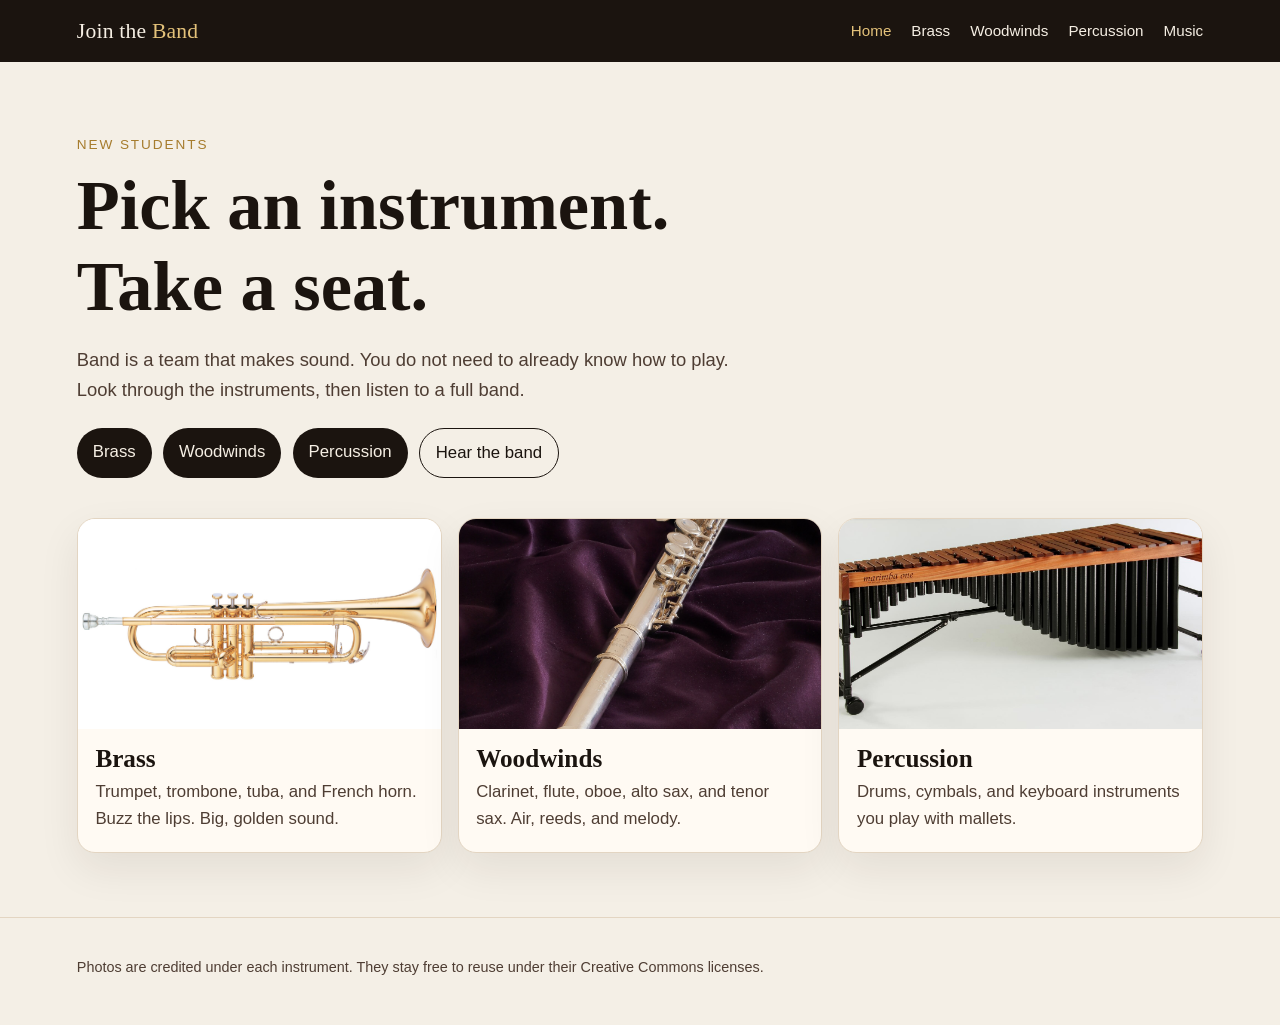
==== index.html @ eb2639e9 "Initial commit" ====
<!DOCTYPE html>
<html lang="en">
<head>
  <meta charset="utf-8">
  <meta name="viewport" content="width=device-width, initial-scale=1">
  <title>Join the Band</title>
  <link rel="stylesheet" href="css/style.css">
</head>
<body>
  <a class="skip" href="#content">Skip to content</a>
  <header class="site-header">
    <a class="logo" href="index.html">Join the <span>Band</span></a>
    <button class="menu-toggle" type="button" aria-expanded="false" aria-controls="site-nav">Menu</button>
    <nav class="site-nav" id="site-nav" aria-label="Main">
      <a href="index.html" aria-current="page">Home</a>
      <a href="brass.html">Brass</a>
      <a href="woodwinds.html">Woodwinds</a>
      <a href="percussion.html">Percussion</a>
      <a href="music.html">Music</a>
    </nav>
  </header>

  <main id="content">
    <section class="hero">
      <p class="eyebrow">New students</p>
      <h1>Pick an instrument. Take a seat.</h1>
      <p class="lede">Band is a team that makes sound. You do not need to already know how to play. Look through the instruments, then listen to a full band.</p>
      <div class="actions">
        <a class="button" href="brass.html">Brass</a>
        <a class="button" href="woodwinds.html">Woodwinds</a>
        <a class="button" href="percussion.html">Percussion</a>
        <a class="button light" href="music.html">Hear the band</a>
      </div>
    </section>

    <section class="families" aria-label="Instrument groups">
      <a class="family" href="brass.html">
        <img src="images/trumpet.jpg" alt="">
        <div>
          <h2>Brass</h2>
          <p>Trumpet, trombone, tuba, and French horn. Buzz the lips. Big, golden sound.</p>
        </div>
      </a>
      <a class="family" href="woodwinds.html">
        <img src="images/flute.jpg" alt="">
        <div>
          <h2>Woodwinds</h2>
          <p>Clarinet, flute, oboe, alto sax, and tenor sax. Air, reeds, and melody.</p>
        </div>
      </a>
      <a class="family" href="percussion.html">
        <img src="images/marimba.jpg" alt="">
        <div>
          <h2>Percussion</h2>
          <p>Drums, cymbals, and keyboard instruments you play with mallets.</p>
        </div>
      </a>
    </section>
  </main>

  <footer class="site-footer">
    <p>Photos are credited under each instrument. They stay free to reuse under their Creative Commons licenses.</p>
  </footer>
  <script src="js/main.js"></script>
</body>
</html>
---- css/style.css ----
:root {
  --ink: #1b140f;
  --ink-soft: #4e3d33;
  --paper: #f4efe6;
  --card: #fffaf3;
  --brass: #a67c2d;
  --line: #e3d5c2;
  --red: #8d2c32;
  --green: #1f4a3c;
  --shadow: 0 16px 40px rgba(40, 24, 10, 0.08);
  --serif: "Iowan Old Style", "Palatino Linotype", Palatino, Georgia, serif;
  --sans: "Avenir Next", "Segoe UI", Helvetica, Arial, sans-serif;
}

* {
  box-sizing: border-box;
}

html {
  scroll-behavior: smooth;
}

body {
  margin: 0;
  background: var(--paper);
  color: var(--ink);
  font-family: var(--sans);
  font-size: 1.05rem;
  line-height: 1.6;
}

img {
  max-width: 100%;
}

a {
  color: var(--brass);
}

a:hover {
  color: var(--ink);
}

.skip {
  position: absolute;
  left: 1rem;
  top: -4rem;
  background: white;
  padding: 0.5rem 0.8rem;
  z-index: 10;
}

.skip:focus {
  top: 1rem;
}

.site-header {
  position: sticky;
  top: 0;
  z-index: 5;
  display: flex;
  align-items: center;
  justify-content: space-between;
  gap: 1rem;
  padding: 0.85rem 6vw;
  background: var(--ink);
  color: #f6efe4;
}

.logo {
  color: #f6efe4;
  text-decoration: none;
  font-family: var(--serif);
  font-size: 1.35rem;
  letter-spacing: 0.01em;
}

.logo span {
  color: #e4c27a;
}

.menu-toggle {
  display: none;
  border: 1px solid #e4c27a;
  background: transparent;
  color: #f6efe4;
  font: inherit;
  padding: 0.35rem 0.7rem;
  border-radius: 999px;
  cursor: pointer;
}

.site-nav {
  display: flex;
  gap: 1.25rem;
}

.site-nav a {
  color: #f6efe4;
  text-decoration: none;
  font-size: 0.95rem;
}

.site-nav a:hover,
.site-nav a[aria-current="page"] {
  color: #e4c27a;
}

main {
  padding: 0 6vw 4rem;
}

.hero {
  padding: 4.5rem 0 2.5rem;
  max-width: 42rem;
}

.eyebrow {
  margin: 0 0 0.6rem;
  color: var(--brass);
  font-size: 0.85rem;
  letter-spacing: 0.14em;
  text-transform: uppercase;
}

h1, h2, h3 {
  font-family: var(--serif);
  font-weight: 600;
  line-height: 1.15;
}

h1 {
  margin: 0 0 1rem;
  font-size: clamp(2.4rem, 6vw, 4.4rem);
}

.lede {
  font-size: 1.15rem;
  color: var(--ink-soft);
}

.actions {
  display: flex;
  flex-wrap: wrap;
  gap: 0.7rem;
  margin-top: 1.5rem;
}

.button {
  display: inline-block;
  text-decoration: none;
  background: var(--ink);
  color: #f6efe4;
  padding: 0.65rem 1rem;
  border-radius: 999px;
}

.button:hover {
  background: var(--brass);
  color: var(--ink);
}

.button.light {
  background: transparent;
  color: var(--ink);
  border: 1px solid var(--ink);
}

.families {
  display: grid;
  grid-template-columns: repeat(3, 1fr);
  gap: 1rem;
}

.family {
  display: flex;
  flex-direction: column;
  background: var(--card);
  color: var(--ink);
  text-decoration: none;
  border: 1px solid var(--line);
  border-radius: 18px;
  overflow: hidden;
  box-shadow: var(--shadow);
}

.family img {
  height: 210px;
  width: 100%;
  object-fit: cover;
  object-position: center;
  background: #f7f3eb;
}

.family div {
  padding: 1rem 1.1rem 1.2rem;
}

.family h2 {
  margin: 0 0 0.3rem;
}

.family p {
  margin: 0;
  color: var(--ink-soft);
}

.page-intro {
  padding: 2.4rem 0 0.5rem;
  max-width: 40rem;
}

.page-intro h1 {
  font-size: clamp(2.2rem, 5vw, 3.6rem);
}

.jumps {
  display: flex;
  flex-wrap: wrap;
  gap: 0.5rem;
  margin: 1.2rem 0 0.4rem;
}

.jumps a {
  text-decoration: none;
  border: 1px solid var(--line);
  background: var(--card);
  color: var(--ink);
  border-radius: 999px;
  padding: 0.3rem 0.75rem;
  font-size: 0.92rem;
}

.jumps a:hover {
  border-color: var(--brass);
  color: var(--brass-deep, var(--brass));
}

.instrument {
  scroll-margin-top: 5.5rem;
  display: grid;
  grid-template-columns: minmax(220px, 320px) 1fr;
  gap: 1.5rem;
  margin-top: 1.5rem;
  padding: 1.2rem;
  background: var(--card);
  border: 1px solid var(--line);
  border-radius: 18px;
}

.instrument img {
  display: block;
  width: auto;
  max-width: 100%;
  max-height: 280px;
  margin: 0 auto;
  object-fit: contain;
  background: #f7f3eb;
  border-radius: 12px;
}

.instrument figcaption {
  margin-top: 0.45rem;
  color: var(--ink-soft);
  font-size: 0.78rem;
  line-height: 1.4;
}

.instrument h2 {
  margin: 0 0 0.4rem;
  font-size: 2rem;
}

.sound {
  margin-top: 1rem;
  padding: 0.8rem 1rem;
  border-left: 4px solid var(--brass);
  background: #f7f1e4;
}

.sound h3 {
  margin: 0 0 0.25rem;
  font-size: 1.05rem;
}

.sound p {
  margin: 0;
}

.videos {
  display: grid;
  gap: 1.5rem;
  margin-top: 1.5rem;
}

.video-card {
  background: var(--card);
  border: 1px solid var(--line);
  border-radius: 18px;
  padding: 1rem;
}

.video-frame {
  position: relative;
  aspect-ratio: 16 / 9;
  background: #111;
  border-radius: 12px;
  overflow: hidden;
}

.video-frame iframe {
  position: absolute;
  inset: 0;
  width: 100%;
  height: 100%;
  border: 0;
}

.note {
  max-width: 42rem;
  color: var(--ink-soft);
}

.site-footer {
  padding: 1.5rem 6vw 2rem;
  color: var(--ink-soft);
  font-size: 0.9rem;
  border-top: 1px solid var(--line);
}

@media (max-width: 800px) {
  .families,
  .instrument {
    grid-template-columns: 1fr;
  }

  .menu-toggle {
    display: inline-flex;
  }

  .site-nav {
    display: none;
    position: absolute;
    top: 100%;
    left: 0;
    right: 0;
    flex-direction: column;
    gap: 0;
    background: var(--ink);
    padding: 0.4rem 6vw 1rem;
  }

  .site-nav.open {
    display: flex;
  }

  .site-nav a {
    padding: 0.7rem 0;
    border-top: 1px solid rgba(228, 194, 122, 0.25);
  }
}
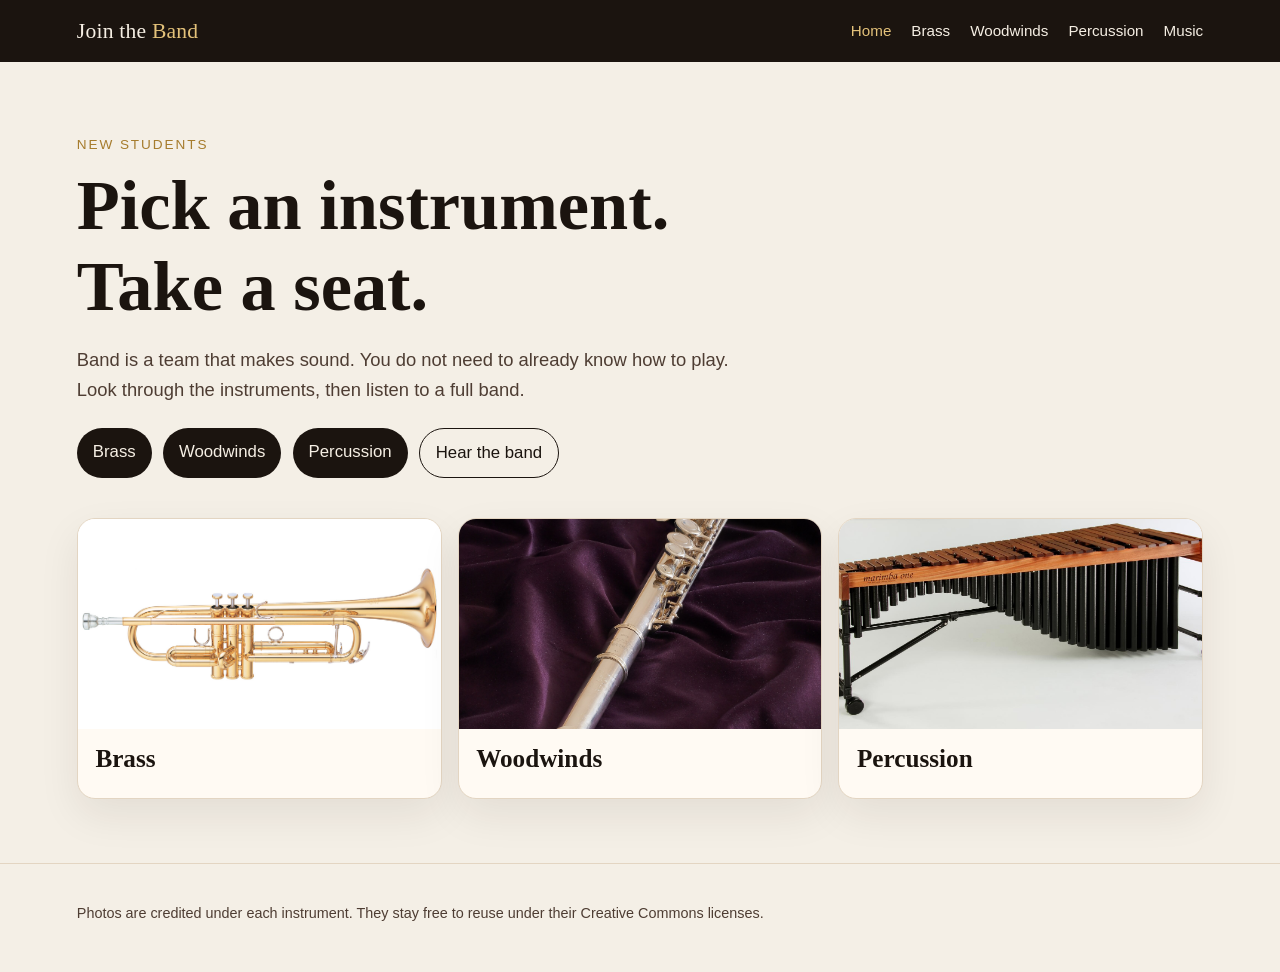
==== commit 321fdbcf: "updates" ====
--- a/index.html
+++ b/index.html
@@ -3,7 +3,7 @@
 <head>
   <meta charset="utf-8">
   <meta name="viewport" content="width=device-width, initial-scale=1">
-  <title>Join the Band</title>
+  <title>Elemental Music</title>
   <link rel="stylesheet" href="css/style.css">
 </head>
 <body>
@@ -38,21 +38,21 @@
         <img src="images/trumpet.jpg" alt="">
         <div>
           <h2>Brass</h2>
-          <p>Trumpet, trombone, tuba, and French horn. Buzz the lips. Big, golden sound.</p>
+
         </div>
       </a>
       <a class="family" href="woodwinds.html">
         <img src="images/flute.jpg" alt="">
         <div>
           <h2>Woodwinds</h2>
-          <p>Clarinet, flute, oboe, alto sax, and tenor sax. Air, reeds, and melody.</p>
+
         </div>
       </a>
       <a class="family" href="percussion.html">
         <img src="images/marimba.jpg" alt="">
         <div>
           <h2>Percussion</h2>
-          <p>Drums, cymbals, and keyboard instruments you play with mallets.</p>
+
         </div>
       </a>
     </section>
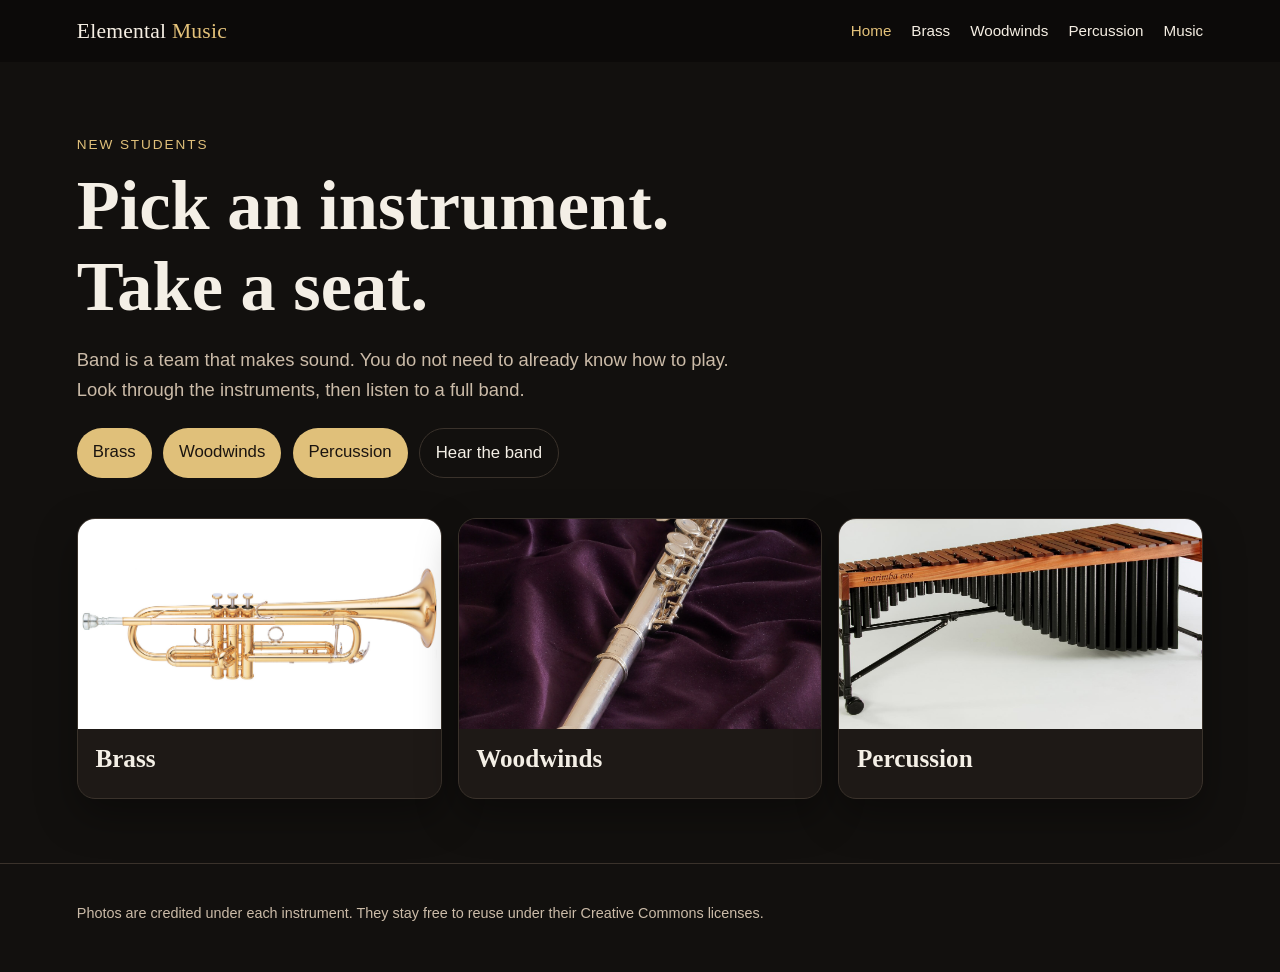
==== commit b28c57d2: "ok" ====
--- a/index.html
+++ b/index.html
@@ -9,7 +9,7 @@
 <body>
   <a class="skip" href="#content">Skip to content</a>
   <header class="site-header">
-    <a class="logo" href="index.html">Join the <span>Band</span></a>
+    <a class="logo" href="index.html">Elemental <span>Music</span></a>
     <button class="menu-toggle" type="button" aria-expanded="false" aria-controls="site-nav">Menu</button>
     <nav class="site-nav" id="site-nav" aria-label="Main">
       <a href="index.html" aria-current="page">Home</a>
--- a/css/style.css
+++ b/css/style.css
@@ -1,15 +1,15 @@
 :root {
-  --ink: #1b140f;
-  --ink-soft: #4e3d33;
-  --paper: #f4efe6;
-  --card: #fffaf3;
-  --brass: #a67c2d;
-  --line: #e3d5c2;
-  --red: #8d2c32;
-  --green: #1f4a3c;
-  --shadow: 0 16px 40px rgba(40, 24, 10, 0.08);
+  --ink: #f4efe6;
+  --ink-soft: #cbbba8;
+  --paper: #12100e;
+  --card: #1e1916;
+  --brass: #e0c07a;
+  --line: #3a322b;
+  --header: #0c0a09;
+  --shadow: 0 16px 40px rgba(0, 0, 0, 0.35);
   --serif: "Iowan Old Style", "Palatino Linotype", Palatino, Georgia, serif;
   --sans: "Avenir Next", "Segoe UI", Helvetica, Arial, sans-serif;
+  color-scheme: dark;
 }
 
 * {
@@ -38,14 +38,15 @@
 }
 
 a:hover {
-  color: var(--ink);
+  color: #fff6e4;
 }
 
 .skip {
   position: absolute;
   left: 1rem;
   top: -4rem;
-  background: white;
+  background: var(--card);
+  color: var(--ink);
   padding: 0.5rem 0.8rem;
   z-index: 10;
 }
@@ -63,8 +64,8 @@
   justify-content: space-between;
   gap: 1rem;
   padding: 0.85rem 6vw;
-  background: var(--ink);
-  color: #f6efe4;
+  background: var(--header);
+  color: var(--ink);
 }
 
 .logo {
@@ -149,21 +150,21 @@
 .button {
   display: inline-block;
   text-decoration: none;
-  background: var(--ink);
-  color: #f6efe4;
+  background: var(--brass);
+  color: #1b140f;
   padding: 0.65rem 1rem;
   border-radius: 999px;
 }
 
 .button:hover {
-  background: var(--brass);
-  color: var(--ink);
+  background: #f0d9a0;
+  color: #1b140f;
 }
 
 .button.light {
   background: transparent;
   color: var(--ink);
-  border: 1px solid var(--ink);
+  border: 1px solid var(--line);
 }
 
 .families {
@@ -189,7 +190,7 @@
   width: 100%;
   object-fit: cover;
   object-position: center;
-  background: #f7f3eb;
+  background: #2a241f;
 }
 
 .family div {
@@ -255,7 +256,7 @@
   max-height: 280px;
   margin: 0 auto;
   object-fit: contain;
-  background: #f7f3eb;
+  background: #2a241f;
   border-radius: 12px;
 }
 
@@ -275,7 +276,7 @@
   margin-top: 1rem;
   padding: 0.8rem 1rem;
   border-left: 4px solid var(--brass);
-  background: #f7f1e4;
+  background: #2a231c;
 }
 
 .sound h3 {
@@ -346,7 +347,7 @@
     right: 0;
     flex-direction: column;
     gap: 0;
-    background: var(--ink);
+    background: var(--header);
     padding: 0.4rem 6vw 1rem;
   }
 
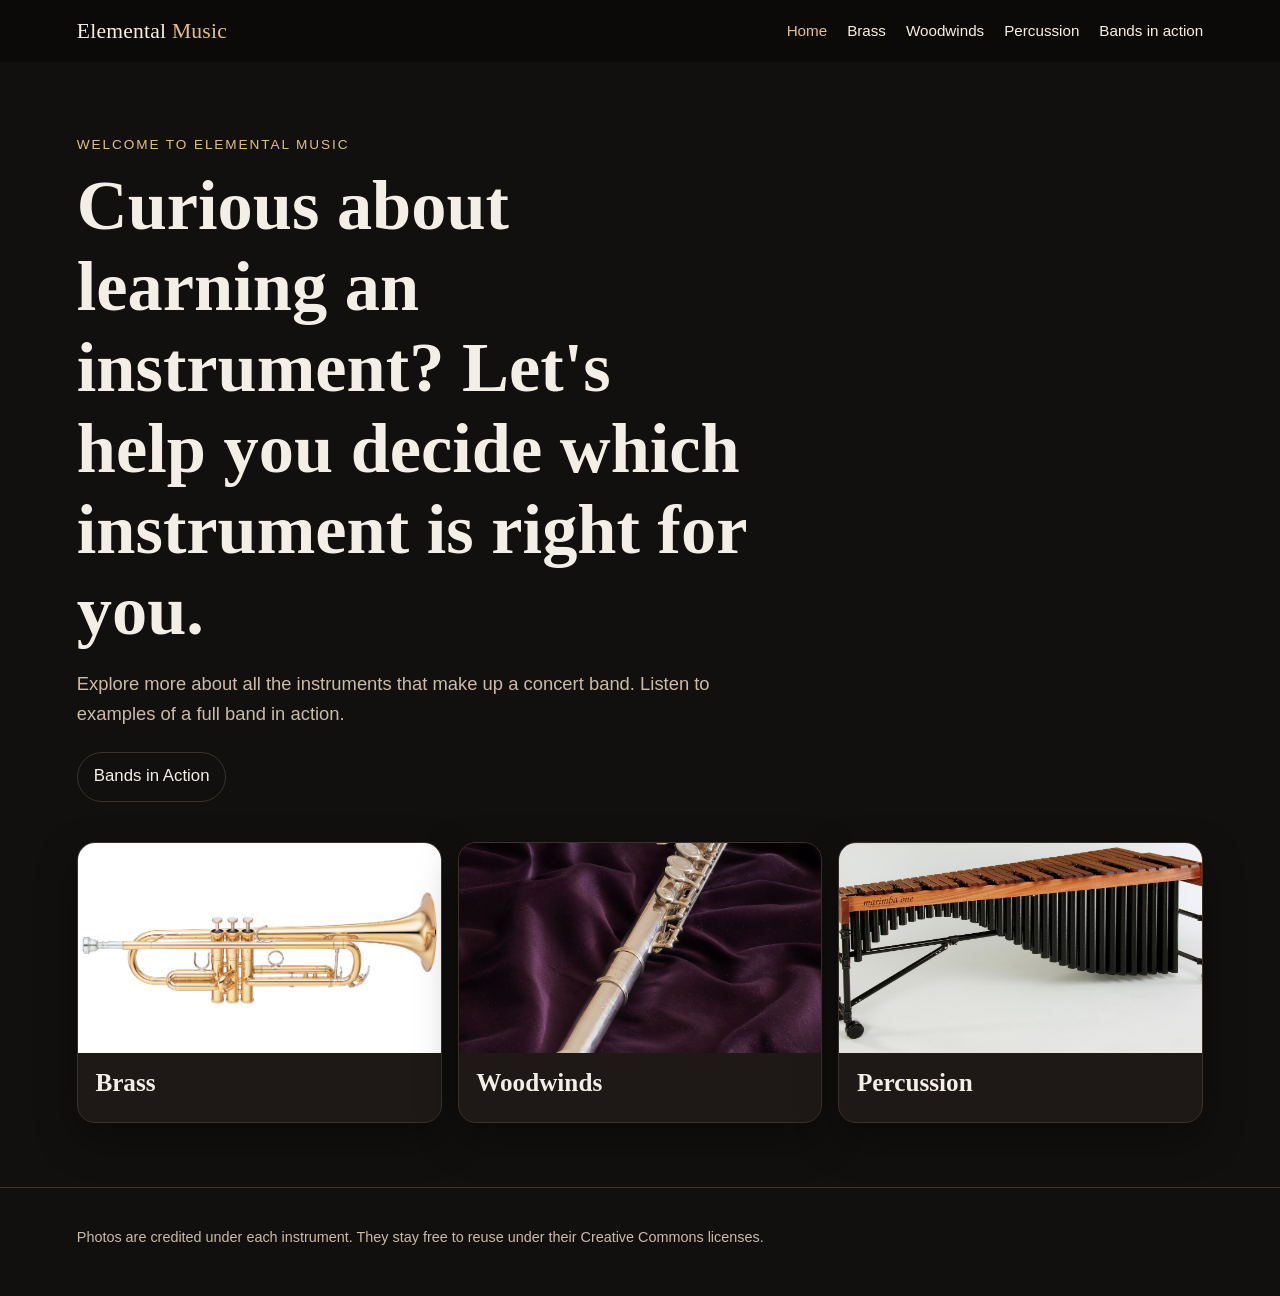
==== commit 4cfb68cd: "k" ====
--- a/index.html
+++ b/index.html
@@ -16,20 +16,17 @@
       <a href="brass.html">Brass</a>
       <a href="woodwinds.html">Woodwinds</a>
       <a href="percussion.html">Percussion</a>
-      <a href="music.html">Music</a>
+      <a href="music.html">Bands in action</a>
     </nav>
   </header>
 
   <main id="content">
     <section class="hero">
-      <p class="eyebrow">New students</p>
-      <h1>Pick an instrument. Take a seat.</h1>
-      <p class="lede">Band is a team that makes sound. You do not need to already know how to play. Look through the instruments, then listen to a full band.</p>
+      <p class="eyebrow">Welcome to Elemental Music</p>
+      <h1>Curious about learning an instrument? Let's help you decide which instrument is right for you.</h1>
+      <p class="lede">Explore more about all the instruments that make up a concert band. Listen to examples of a full band in action.</p>
       <div class="actions">
-        <a class="button" href="brass.html">Brass</a>
-        <a class="button" href="woodwinds.html">Woodwinds</a>
-        <a class="button" href="percussion.html">Percussion</a>
-        <a class="button light" href="music.html">Hear the band</a>
+        <a class="button light" href="music.html">Bands in Action</a>
       </div>
     </section>
 
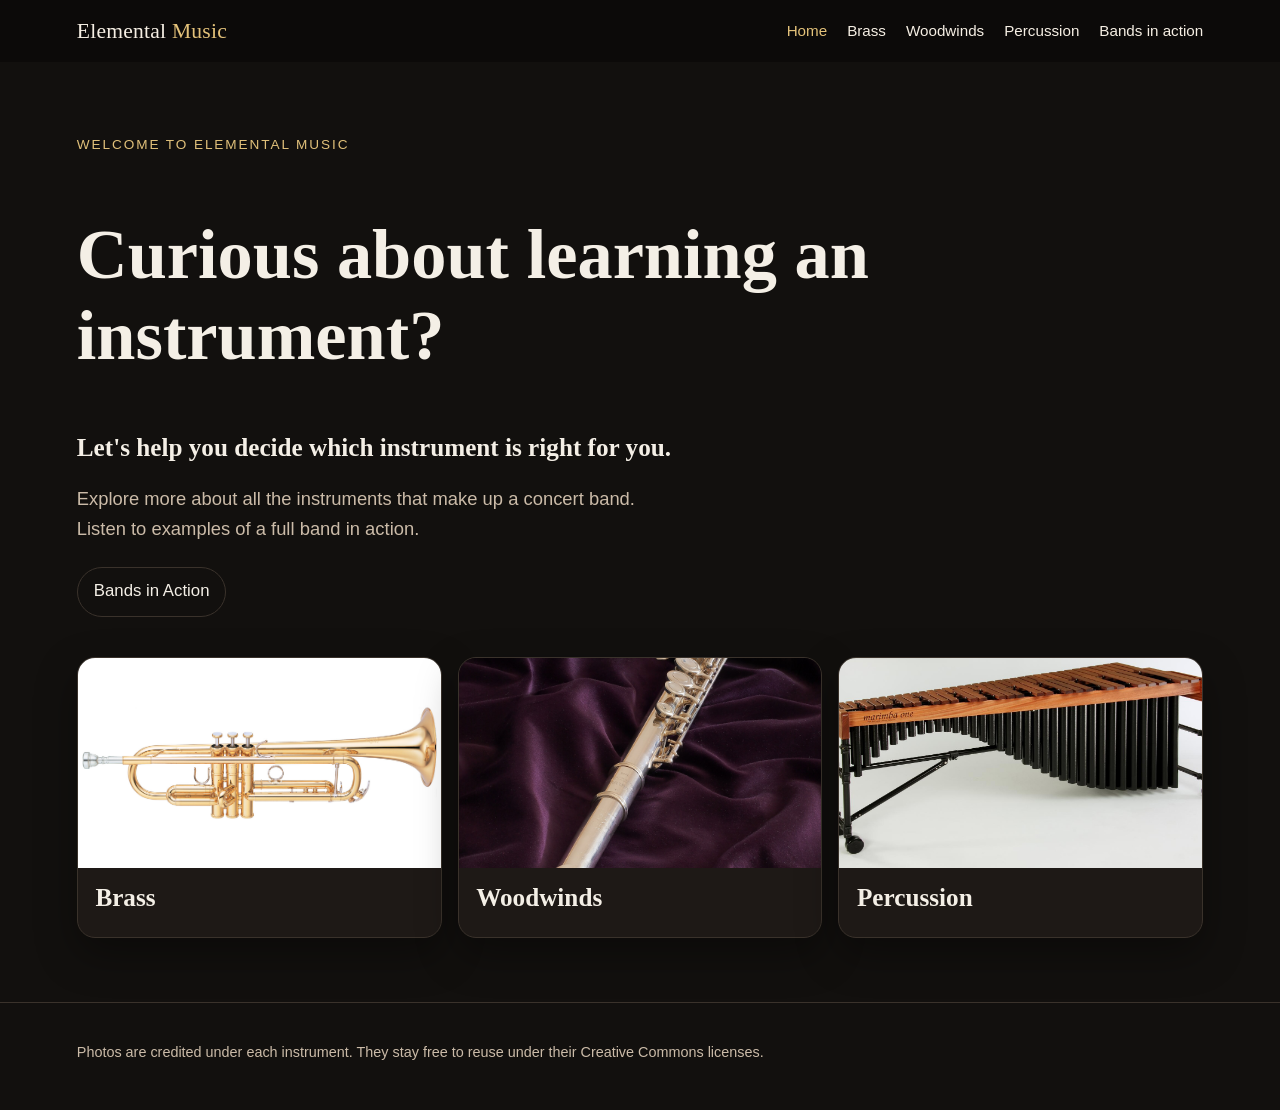
==== commit 898079a7: "k" ====
--- a/index.html
+++ b/index.html
@@ -23,8 +23,8 @@
   <main id="content">
     <section class="hero">
       <p class="eyebrow">Welcome to Elemental Music</p>
-      <h1>Curious about learning an instrument? Let's help you decide which instrument is right for you.</h1>
-      <p class="lede">Explore more about all the instruments that make up a concert band. Listen to examples of a full band in action.</p>
+      <h1>Curious about learning an instrument? </h1> <h2>Let's help you decide which instrument is right for you.</h2>
+      <p class="lede">Explore more about all the instruments that make up a concert band. <br>Listen to examples of a full band in action.</p>
       <div class="actions">
         <a class="button light" href="music.html">Bands in Action</a>
       </div>
--- a/css/style.css
+++ b/css/style.css
@@ -113,7 +113,6 @@
 
 .hero {
   padding: 4.5rem 0 2.5rem;
-  max-width: 42rem;
 }
 
 .eyebrow {
@@ -131,7 +130,7 @@
 }
 
 h1 {
-  margin: 0 0 1rem;
+
   font-size: clamp(2.4rem, 6vw, 4.4rem);
 }
 
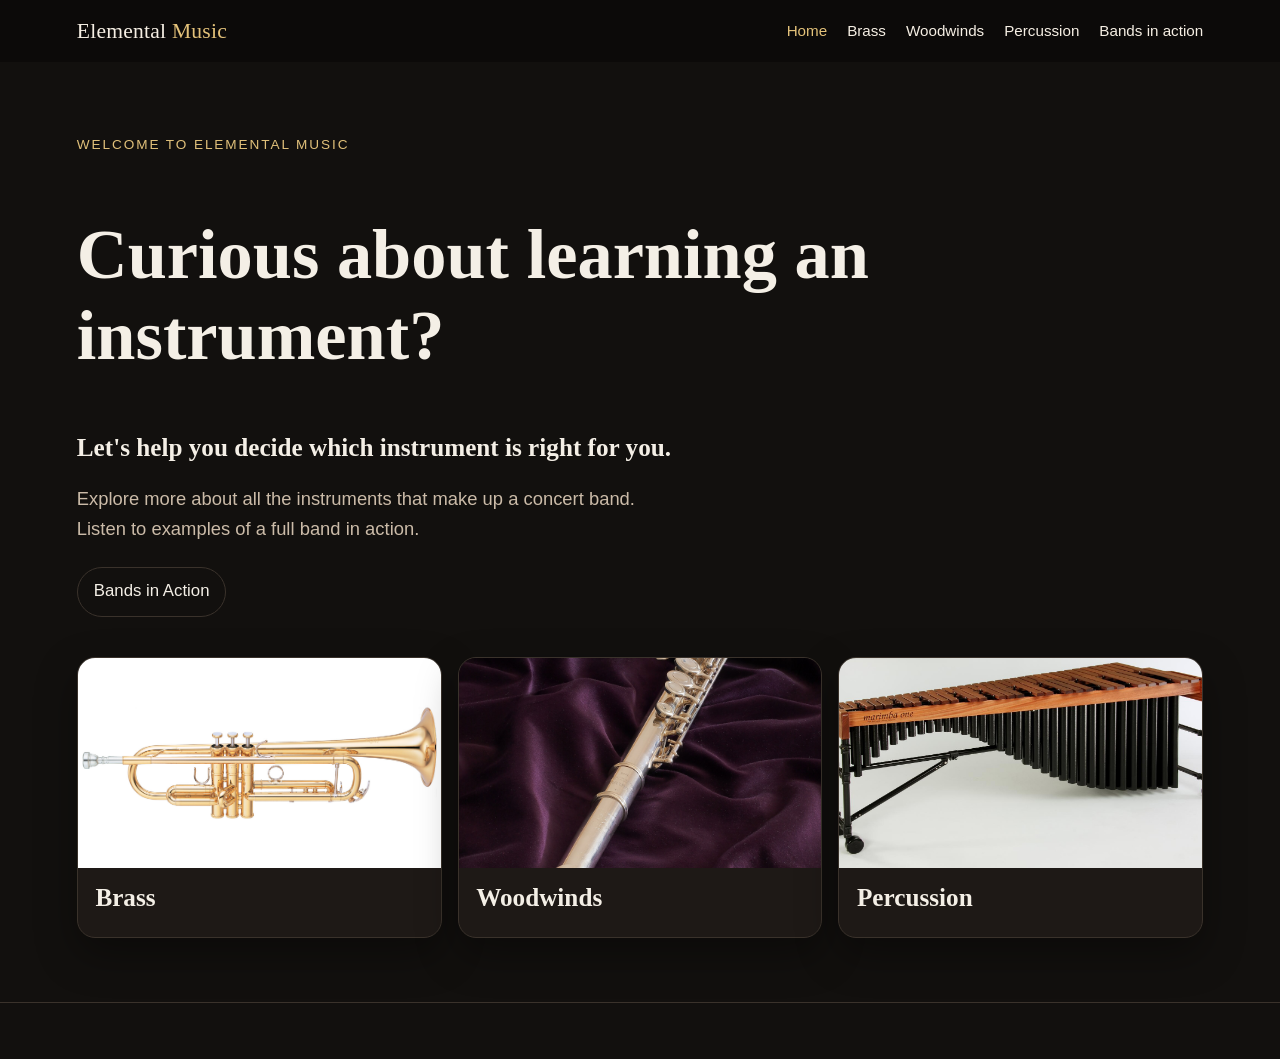
==== commit 8949b5a7: "k" ====
--- a/index.html
+++ b/index.html
@@ -56,7 +56,7 @@
   </main>
 
   <footer class="site-footer">
-    <p>Photos are credited under each instrument. They stay free to reuse under their Creative Commons licenses.</p>
+    
   </footer>
   <script src="js/main.js"></script>
 </body>
